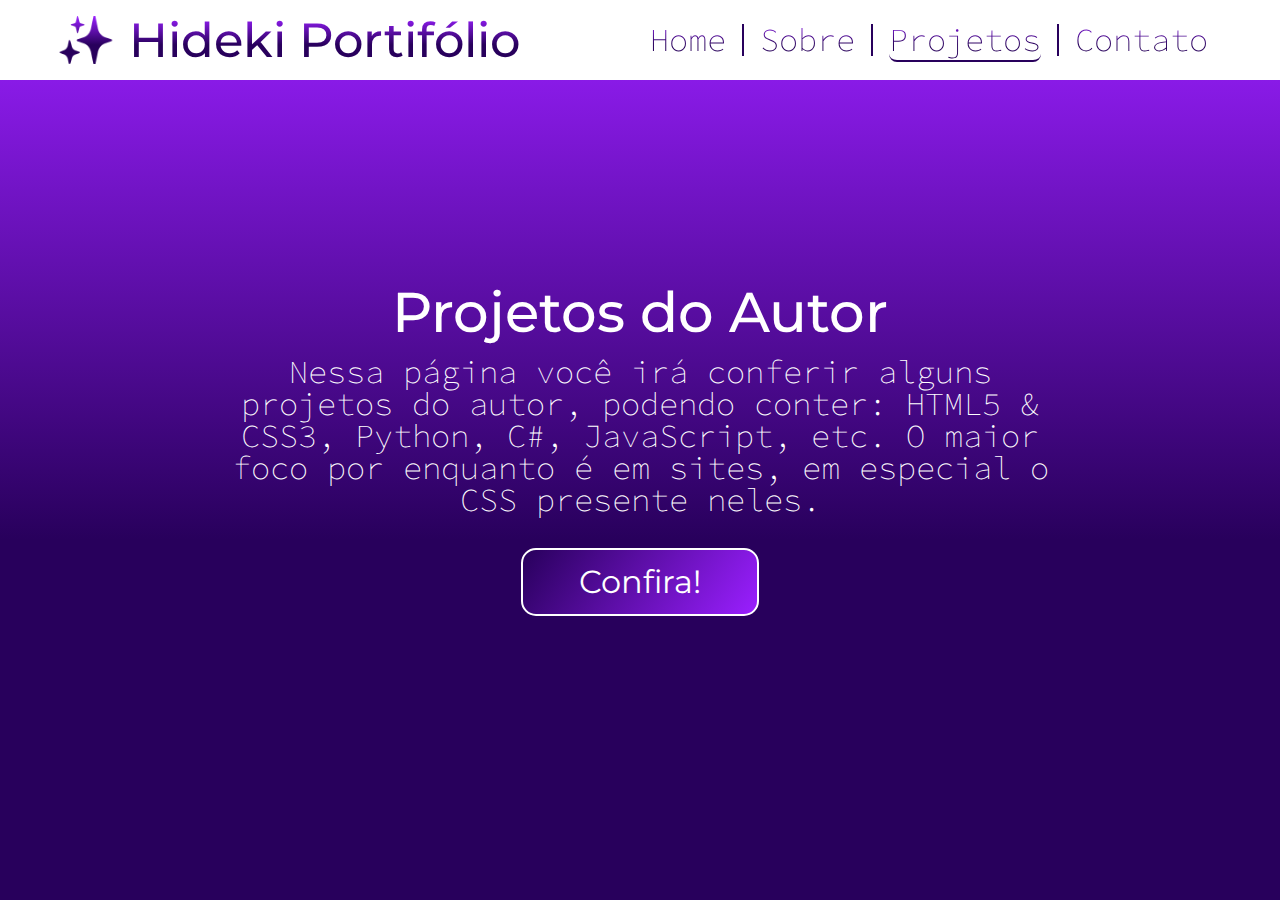
==== projetos.html @ 993f3b9e "Alteração nos botões, ajuste no footer e adição da página de projetos." ====
<html>
  <head>
    <meta charset="UTF-8">
    <meta http-equiv="X-UA-Compatible" content="IE=edge">
    <meta name="viewport" content="width=device-width, initial-scale=1.0">
    <title>Portifólio | Projetos</title>

    <!-- Ícone do Site -->
    <link rel="shortcut icon" href="assets/images/favicon.ico" type="image/x-icon">

    <!-- CSSs importantes -->
    <link rel="stylesheet" href="assets/css/essenciais/html.css">

    <!-- CSSs da página-->
    <link rel="stylesheet" href="assets/css/pages/projetos/projetos.css">
  </head>
  <body>

    <header>
        <div class="header__outsideSideNav">
            <h2 class="header__titulo texto-titulo"> &#10024; Hideki Portifólio </h2>
            <ul class="header__itens--outsideNav">
                <li class="header__item--outsideNav"><a href="index.html" class="header__link--outsideNav texto-normal">Home</a></li>
                <li class="header__item--outsideNav"><a href="#" class="header__link--outsideNav texto-normal">Sobre</a></li>
                <li class="header__item--outsideNav"><a href="#" class="header__link--outsideNav texto-normal active">Projetos</a></li>
                <li class="header__item--outsideNav"><a href="#" class="header__link--outsideNav texto-normal">Contato</a></li>
            </ul>
            <span onclick="openNav()"><img src="assets/images/Hamburger_icon.svg.png" class="header__menu-icon"></span>
        </div>

        <div class="header__sideNav" id="header-sideNav">
            <ul class="header__itens">
                <li class="header__item"><a hred="javascript:void(0)" class="closebtn" onclick="closeNav()"> &times; </a></li>
                <li class="header__item"><a href="index.html" class="header__link texto-normal">Home</a></li>
                <li class="header__item"><a href="#" class="header__link texto-normal">Sobre</a></li>
                <li class="header__item"><a href="#" class="header__link texto-normal">Projetos</a></li>
                <li class="header__item"><a href="#" class="header__link texto-normal">Contato</a></li>
            </ul>
        </div>
    </header>

    <main>
      <article class="projetos__chamada background1 centralizar-item">
          <h1 class="projetos__chamada--titulo texto-titulo">Projetos do Autor</h1>
          <h2 class="projetos__chamada--texto texto-normal"> Nessa página você irá conferir alguns projetos do autor, podendo conter: HTML5 & CSS3, Python, C#, JavaScript, etc. O maior foco por enquanto é em sites, em especial o CSS presente neles. </h2>
          <a href="#" class="botao">Confira!</a>
      </article>

      <script src="assets/javaScript/header.js"></script>
    </main>

  </body>
</html>
---- assets/css/essenciais/html.css ----
/* Fontes */
    @import url('https://fonts.googleapis.com/css2?family=Quicksand:wght@400;700&family=Source+Code+Pro:wght@200;400&display=swap');
    @import url('https://fonts.googleapis.com/css2?family=Montserrat:wght@300;500&display=swap');

    /* CSSs importantes */
    @import url('reset.css');

    /* CSSs importantes (componentes) */
    @import url('componentes/background.css');
    @import url('componentes/texto-titulo.css');
    @import url('componentes/texto-normal.css');
    @import url('componentes/header.css');
    @import url('componentes/footer/footer.css');
    @import url('componentes/botao/botao.css');
    @import url('componentes/centralizar-item.css');


@media screen and (min-width: 0) {
    :root {
        --background: -webkit-linear-gradient(#9a1fff, #28005C 60%);
        --background-segundario: -webkit-linear-gradient(#28005C 60%, #9a1fff);
        --background-complementar: rgb(255, 255, 255);

        --active: #28005C;

        /*#660569*/

        --texto-cor: var(--background-complementar);
        --texto-cor-header: var(--background);
        --texto-cor-segundaria: var(--background-complementar);

        --texto-cor-selecionado: #a3a3a3;
        --texto-cor-selecionado-segundaria: #71099e;


        --texto-titulo-font: 'Montserrat', sans-serif;

        --texto-titulo-peso-destaque: 500;
        --texto-titulo-peso-subtitulo: 300;

        --texto-titulo-tamanho: 2rem;


        --texto-normal-font: 'Source Code Pro', monospace;

        --texto-normal-peso-destaque: 400;
        --texto-normal-peso-normal: 200;

        --texto-normal-tamanho: 1.25rem;

        --botao-cor: -webkit-linear-gradient(145deg, #9a1fff, #28005C);
        --botao-cor-pressionado: -webkit-linear-gradient(145deg, #28005C, #9a1fff)

    }
}

@media screen and (min-width: 1080px) {
    :root {
        --texto-titulo-tamanho: 3.5rem;

        --texto-normal-tamanho: 2rem;
    }
}

@media screen and (min-width: 1900px) {
    :root {
        --texto-titulo-tamanho: 5rem;

        --texto-normal-tamanho: 2.5rem;
    }
}
---- assets/css/pages/projetos/projetos.css ----
@media screen and (min-width: 0){
  .projetos__chamada--texto {
      text-align: center;
      margin: .5rem 1rem 1rem 1rem;
  }
}

@media screen and (min-width: 1080px){
  .projetos__chamada--texto{
    width: 850px;
    margin-top: 1rem;
    margin-bottom: 2rem;
  }
}
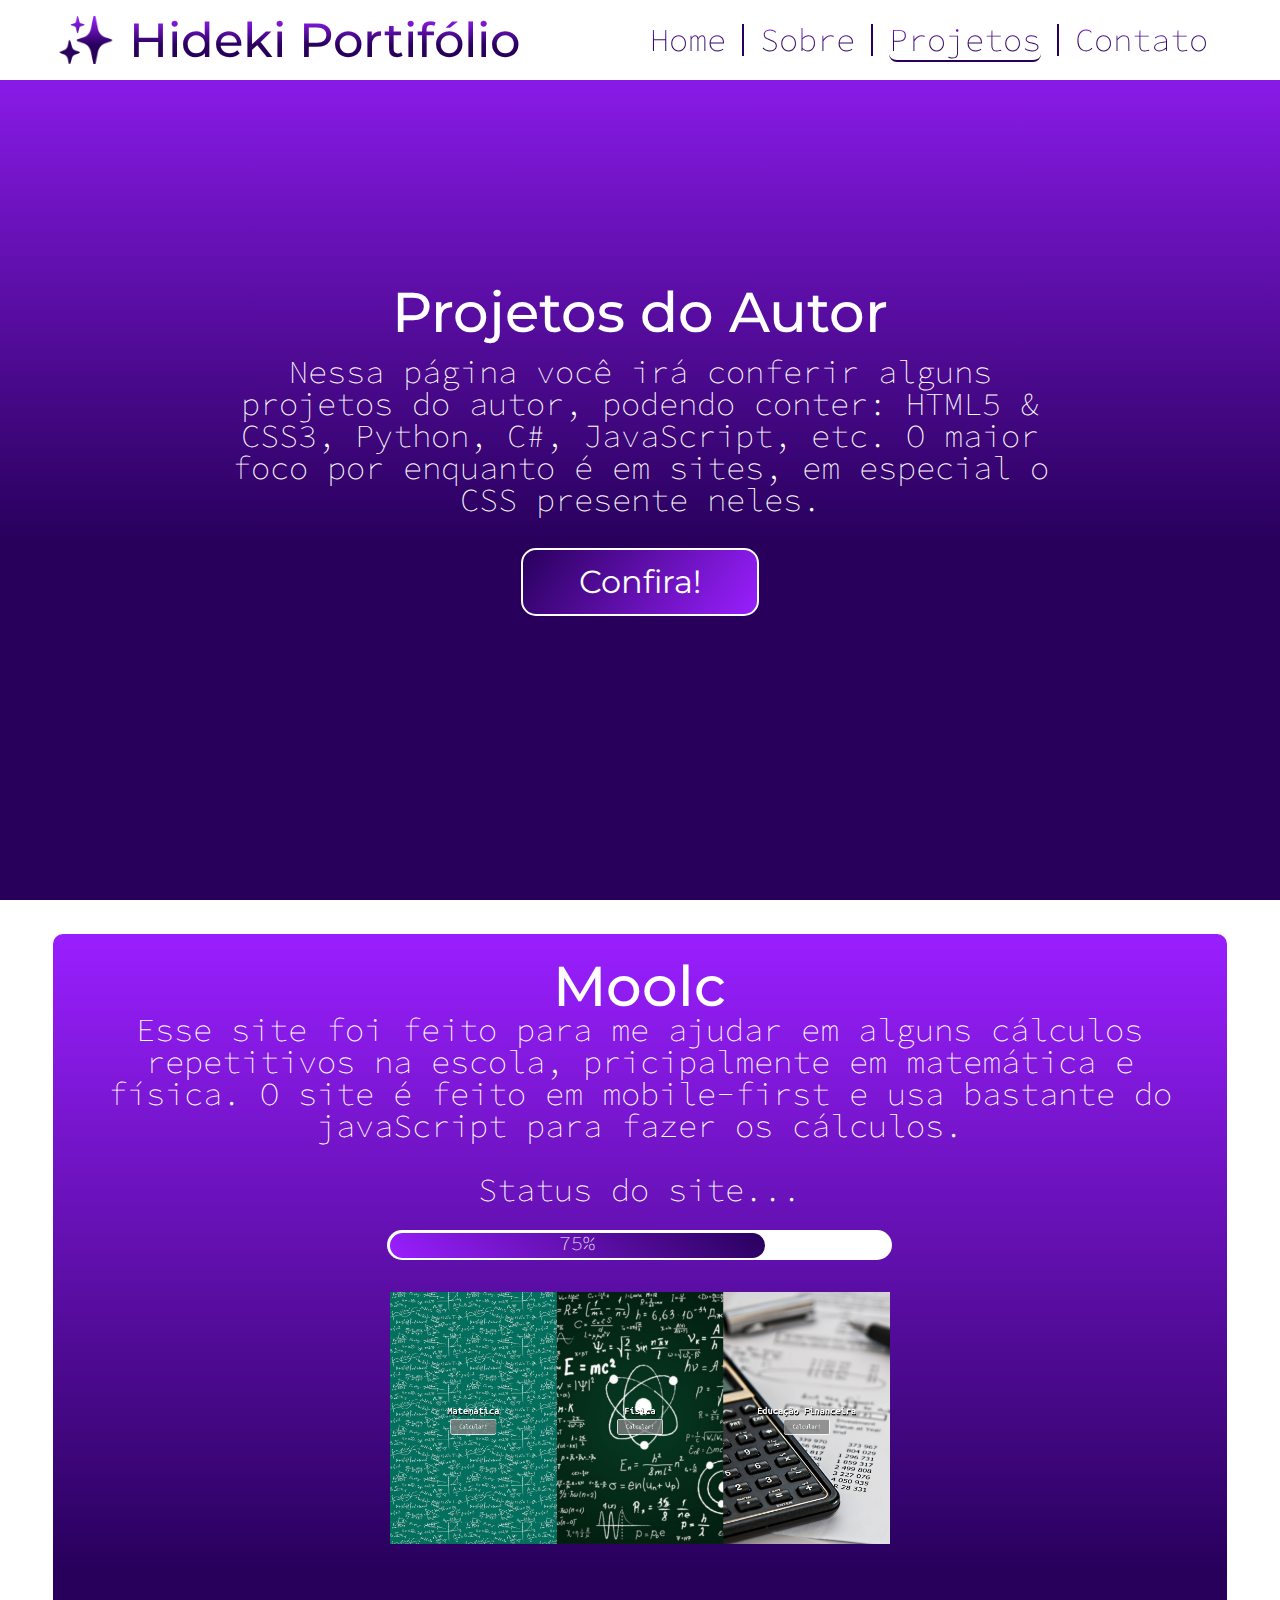
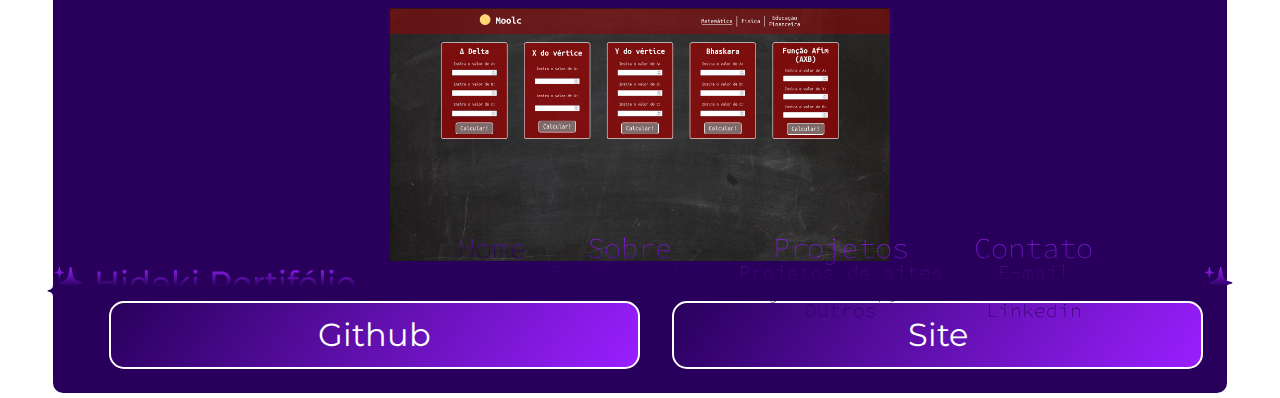
==== commit e1a466cf: "Criação do Projeto-box e adição do footer na página de projetos." ====
--- a/projetos.html
+++ b/projetos.html
@@ -1,4 +1,4 @@
-<html>
+<html lang="pt-br">
   <head>
     <meta charset="UTF-8">
     <meta http-equiv="X-UA-Compatible" content="IE=edge">
@@ -40,14 +40,73 @@
     </header>
 
     <main>
-      <article class="projetos__chamada background1 centralizar-item">
+      <section class="projetos__chamada background1 centralizar-item">
           <h1 class="projetos__chamada--titulo texto-titulo">Projetos do Autor</h1>
           <h2 class="projetos__chamada--texto texto-normal"> Nessa página você irá conferir alguns projetos do autor, podendo conter: HTML5 & CSS3, Python, C#, JavaScript, etc. O maior foco por enquanto é em sites, em especial o CSS presente neles. </h2>
           <a href="#" class="botao">Confira!</a>
-      </article>
+
+      </section>
+
+      <section class="projetos background2">
+          <article class="projeto-box bg1">
+            <h2 class="projeto__titulo texto-titulo"> Moolc </h2>
+            <div class="projeto__conteudo">
+              <div class="projeto__conteudo--textos">
+                <h3 class="projeto__conteudo--texto texto-normal">Esse site foi feito para me ajudar em alguns cálculos repetitivos na escola, pricipalmente em matemática e física. O site é feito em mobile-first e usa bastante do javaScript para fazer os cálculos.</h3>
+                <label class="projeto__conteudo--texto-barra texto-normal">Status do site...</label>
+                <div class="projeto__progressbar texto-normal"><div style="width: 75%;">75%</div></div>
+              </div>
+              <figure class="projeto__conteudo--imagens">
+                <img src="assets/images/projetos__imagem--1.png" alt="" class="projeto__conteudo--imagem">
+                <img src="assets/images/moolc-imagens2.png" alt="" class="projeto__conteudo--imagem">
+              </figure>
+            </div>
+            <div class="projeto__botoes">
+              <a href="#" class="botao projeto__botao"> Github </a>
+              <a href="#" class="botao projeto__botao"> Site </a>
+            </div>
+          </article>
+      </section>
 
       <script src="assets/javaScript/header.js"></script>
     </main>
 
+    <footer class="centralizar-item">
+      <h2 class="footer__title texto-titulo footer__texto">&#10024; Hideki Portifólio</h1>
+      <ul class="footer__lista centralizar-item">
+        <li class="footer__itens texto-normal footer__texto centralizar-item">
+          <a href="#">Home</a>
+        </li>
+
+        <li class="footer__itens texto-normal footer__texto centralizar-item">
+          <a href="#">Sobre</a>
+          <ul class="footer__nav">
+            <li class="footer__nav--itens centralizar-item"><a href="#">Sobre o autor</a></li>
+            <li class="footer__nav--itens centralizar-item"><a href="#">Certificados</a></li>
+          </ul>
+        </li>
+
+        <li class="footer__itens texto-normal footer__texto centralizar-item">
+          <a href="#">Projetos</a>
+          <ul class="footer__nav">
+            <li class="footer__nav--itens centralizar-item"><a href="#">Projetos de sites</a></li>
+            <li class="footer__nav--itens centralizar-item"><a href="#">Projetos em python</a></li>
+            <li class="footer__nav--itens centralizar-item"><a href="#">Outros</a></li>
+          </ul>
+        </li>
+
+        <li class="footer__itens texto-normal footer__texto centralizar-item">
+          <a href="#">Contato</a>
+          <ul class="footer__nav">
+            <li class="footer__nav--itens centralizar-item"><a href="#">E-mail</a></li>
+            <li class="footer__nav--itens centralizar-item"><a href="#">Twitter</a></li>
+            <li class="footer__nav--itens centralizar-item"><a href="#">Linkedin</a></li>
+          </ul>
+        </li>
+
+      </ul>
+      <h2 class="footer__title footer__texto texto-titulo">&#10024;</h2>
+    </footer>
+
   </body>
 </html>
--- a/assets/css/essenciais/html.css
+++ b/assets/css/essenciais/html.css
@@ -18,7 +18,7 @@
 @media screen and (min-width: 0) {
     :root {
         --background: -webkit-linear-gradient(#9a1fff, #28005C 60%);
-        --background-segundario: -webkit-linear-gradient(#28005C 60%, #9a1fff);
+        --background-segundario: -webkit-linear-gradient(#28005C, #9a1fff 50%, #28005C);
         --background-complementar: rgb(255, 255, 255);
 
         --active: #28005C;
@@ -31,7 +31,6 @@
 
         --texto-cor-selecionado: #a3a3a3;
         --texto-cor-selecionado-segundaria: #71099e;
-
 
         --texto-titulo-font: 'Montserrat', sans-serif;
 
@@ -49,7 +48,10 @@
         --texto-normal-tamanho: 1.25rem;
 
         --botao-cor: -webkit-linear-gradient(145deg, #9a1fff, #28005C);
-        --botao-cor-pressionado: -webkit-linear-gradient(145deg, #28005C, #9a1fff)
+        --botao-cor-pressionado: -webkit-linear-gradient(145deg, #28005C, #9a1fff);
+
+        --background-progressbar: var(--background-complementar);
+        --background-progress: -webkit-linear-gradient(45deg, #9a1fff, #28005C);
 
     }
 }
--- a/assets/css/pages/projetos/projetos.css
+++ b/assets/css/pages/projetos/projetos.css
@@ -1,4 +1,16 @@
+@import url("projeto-box.css");
+
 @media screen and (min-width: 0){
+
+  .projetos{
+    border-top: 5px solid white;
+    height: 100vh;
+
+    display: flex;
+    flex-direction: column;
+    align-items: center;
+  }
+
   .projetos__chamada--texto {
       text-align: center;
       margin: .5rem 1rem 1rem 1rem;
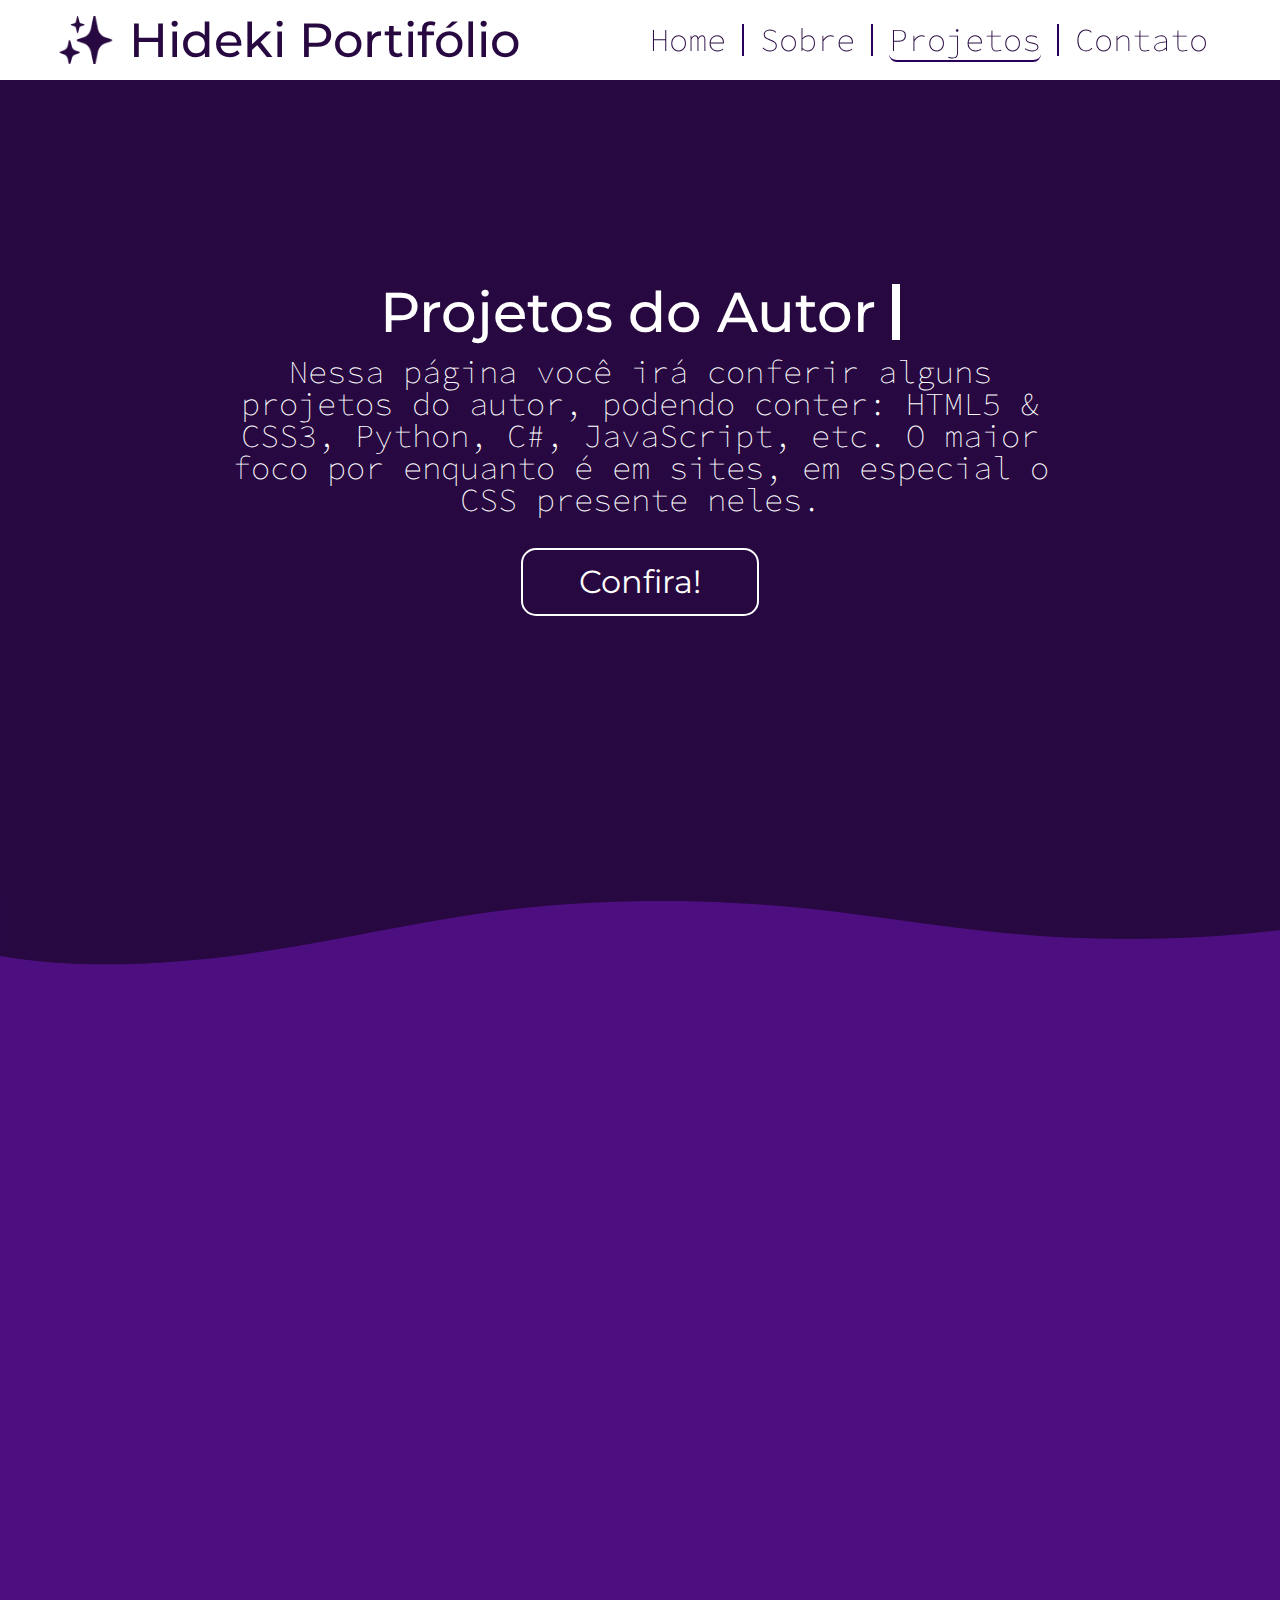
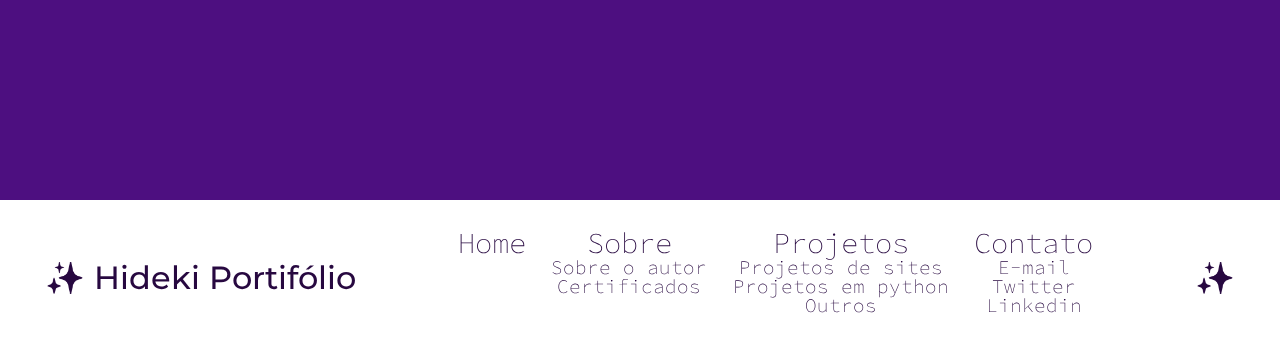
==== commit 16697b2d: "Ajuste de erros da página" ====
--- a/projetos.html
+++ b/projetos.html
@@ -21,8 +21,8 @@
             <h2 class="header__titulo texto-titulo"> &#10024; Hideki Portifólio </h2>
             <ul class="header__itens--outsideNav">
                 <li class="header__item--outsideNav"><a href="index.html" class="header__link--outsideNav texto-normal">Home</a></li>
-                <li class="header__item--outsideNav"><a href="#" class="header__link--outsideNav texto-normal">Sobre</a></li>
-                <li class="header__item--outsideNav"><a href="#" class="header__link--outsideNav texto-normal active">Projetos</a></li>
+                <li class="header__item--outsideNav"><a href="sobre.html" class="header__link--outsideNav texto-normal">Sobre</a></li>
+                <li class="header__item--outsideNav"><a href="projeto.html" class="header__link--outsideNav texto-normal active">Projetos</a></li>
                 <li class="header__item--outsideNav"><a href="#" class="header__link--outsideNav texto-normal">Contato</a></li>
             </ul>
             <span onclick="openNav()"><img src="assets/images/Hamburger_icon.svg.png" class="header__menu-icon"></span>
@@ -32,7 +32,7 @@
             <ul class="header__itens">
                 <li class="header__item"><a hred="javascript:void(0)" class="closebtn" onclick="closeNav()"> &times; </a></li>
                 <li class="header__item"><a href="index.html" class="header__link texto-normal">Home</a></li>
-                <li class="header__item"><a href="#" class="header__link texto-normal">Sobre</a></li>
+                <li class="header__item"><a href="sobre.html" class="header__link texto-normal">Sobre</a></li>
                 <li class="header__item"><a href="#" class="header__link texto-normal">Projetos</a></li>
                 <li class="header__item"><a href="#" class="header__link texto-normal">Contato</a></li>
             </ul>
@@ -40,35 +40,21 @@
     </header>
 
     <main>
-      <section class="projetos__chamada background1 centralizar-item">
-          <h1 class="projetos__chamada--titulo texto-titulo">Projetos do Autor</h1>
+      <section class="projetos__chamada background bg-color1 centralizar-item">
+          <h1 class="projetos__chamada--titulo texto-titulo introducao__titulo">Projetos do Autor</h1>
           <h2 class="projetos__chamada--texto texto-normal"> Nessa página você irá conferir alguns projetos do autor, podendo conter: HTML5 & CSS3, Python, C#, JavaScript, etc. O maior foco por enquanto é em sites, em especial o CSS presente neles. </h2>
           <a href="#" class="botao">Confira!</a>
 
       </section>
 
-      <section class="projetos background2">
-          <article class="projeto-box bg1">
-            <h2 class="projeto__titulo texto-titulo"> Moolc </h2>
-            <div class="projeto__conteudo">
-              <div class="projeto__conteudo--textos">
-                <h3 class="projeto__conteudo--texto texto-normal">Esse site foi feito para me ajudar em alguns cálculos repetitivos na escola, pricipalmente em matemática e física. O site é feito em mobile-first e usa bastante do javaScript para fazer os cálculos.</h3>
-                <label class="projeto__conteudo--texto-barra texto-normal">Status do site...</label>
-                <div class="projeto__progressbar texto-normal"><div style="width: 75%;">75%</div></div>
-              </div>
-              <figure class="projeto__conteudo--imagens">
-                <img src="assets/images/projetos__imagem--1.png" alt="" class="projeto__conteudo--imagem">
-                <img src="assets/images/moolc-imagens2.png" alt="" class="projeto__conteudo--imagem">
-              </figure>
-            </div>
-            <div class="projeto__botoes">
-              <a href="#" class="botao projeto__botao"> Github </a>
-              <a href="#" class="botao projeto__botao"> Site </a>
-            </div>
-          </article>
+      <section class="projetos background bg-color2">
+          <div class="shape-bg1">
+            <svg data-name="Layer 1" xmlns="http://www.w3.org/2000/svg" viewBox="0 0 1200 120" preserveAspectRatio="none">
+                <path d="M321.39,56.44c58-10.79,114.16-30.13,172-41.86,82.39-16.72,168.19-17.73,250.45-.39C823.78,31,906.67,72,985.66,92.83c70.05,18.48,146.53,26.09,214.34,3V0H0V27.35A600.21,600.21,0,0,0,321.39,56.44Z" class="shape-fill"></path>
+            </svg>
+          </div>
       </section>
 
-      <script src="assets/javaScript/header.js"></script>
     </main>
 
     <footer class="centralizar-item">
@@ -108,5 +94,7 @@
       <h2 class="footer__title footer__texto texto-titulo">&#10024;</h2>
     </footer>
 
+  <script src="assets/javaScript/header.js"></script>
+
   </body>
 </html>
--- a/assets/css/essenciais/html.css
+++ b/assets/css/essenciais/html.css
@@ -13,12 +13,16 @@
     @import url('componentes/footer/footer.css');
     @import url('componentes/botao/botao.css');
     @import url('componentes/centralizar-item.css');
+    @import url('componentes/introducao-titulo.css');
+    @import url('componentes/transicoes-shapes.css');
 
 
 @media screen and (min-width: 0) {
     :root {
-        --background: -webkit-linear-gradient(#9a1fff, #28005C 60%);
-        --background-segundario: -webkit-linear-gradient(#28005C, #9a1fff 50%, #28005C);
+        --background: #270840;
+        --background-segundario: #4D0F80;
+        --background-terceiro: #7417BF;
+        --background-quarto: #8B1CE6;
         --background-complementar: rgb(255, 255, 255);
 
         --active: #28005C;
@@ -27,7 +31,6 @@
 
         --texto-cor: var(--background-complementar);
         --texto-cor-header: var(--background);
-        --texto-cor-segundaria: var(--background-complementar);
 
         --texto-cor-selecionado: #a3a3a3;
         --texto-cor-selecionado-segundaria: #71099e;
@@ -47,8 +50,8 @@
 
         --texto-normal-tamanho: 1.25rem;
 
-        --botao-cor: -webkit-linear-gradient(145deg, #9a1fff, #28005C);
-        --botao-cor-pressionado: -webkit-linear-gradient(145deg, #28005C, #9a1fff);
+        --botao-cor: transparent;
+        --botao-cor-pressionado: #5123CC;
 
         --background-progressbar: var(--background-complementar);
         --background-progress: -webkit-linear-gradient(45deg, #9a1fff, #28005C);
--- a/assets/css/pages/projetos/projetos.css
+++ b/assets/css/pages/projetos/projetos.css
@@ -3,7 +3,8 @@
 @media screen and (min-width: 0){
 
   .projetos{
-    border-top: 5px solid white;
+    position: relative;
+
     height: 100vh;
 
     display: flex;
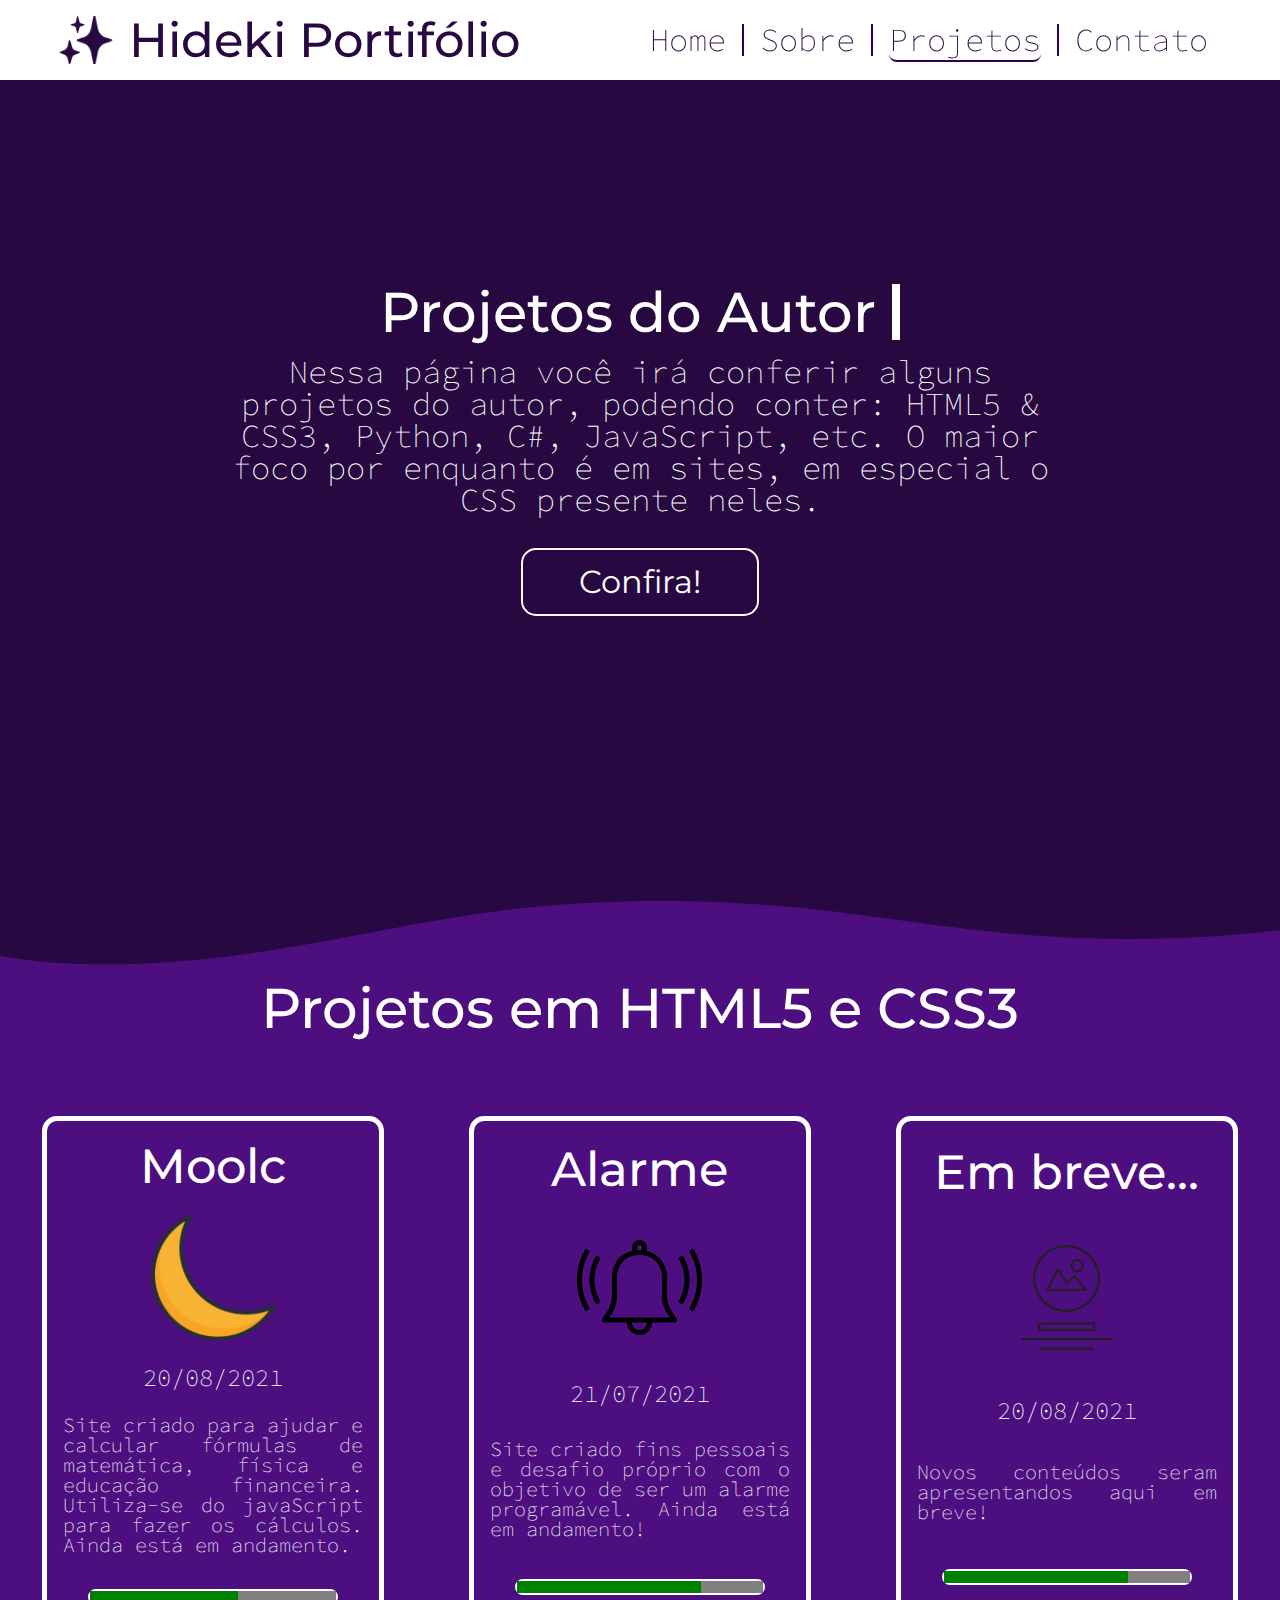
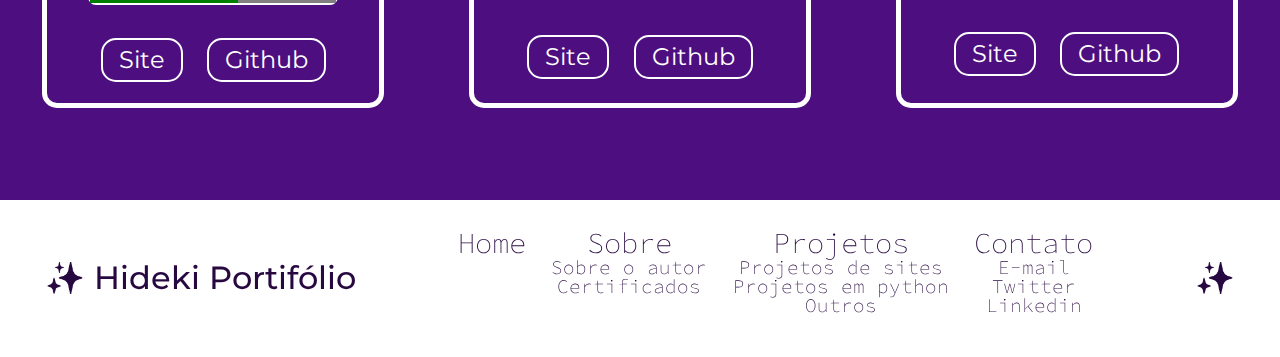
==== commit 9fffe72f: "Segunda parte da página Projetos" ====
--- a/projetos.html
+++ b/projetos.html
@@ -53,6 +53,49 @@
                 <path d="M321.39,56.44c58-10.79,114.16-30.13,172-41.86,82.39-16.72,168.19-17.73,250.45-.39C823.78,31,906.67,72,985.66,92.83c70.05,18.48,146.53,26.09,214.34,3V0H0V27.35A600.21,600.21,0,0,0,321.39,56.44Z" class="shape-fill"></path>
             </svg>
           </div>
+
+          <h2 class="projetos-htmt-titulo texto-titulo">Projetos em HTML5 e CSS3</h2>
+
+          <div class="projetos-box-grupos">
+
+            <article class="projetos-box">
+              <h2 class="projeto__nome texto-titulo">Moolc</h2>
+              <img class="projeto__imagem" src="assets/images/projetos-icons/moolc-placeholder.png">
+              <h3 class="projeto__data texto-normal">20/08/2021</h3>
+              <h4 class="projeto__descricao texto-normal">Site criado para ajudar e calcular fórmulas de matemática, física e educação financeira. Utiliza-se do javaScript para fazer os cálculos. Ainda está em andamento.</h4>
+              <progress class="projeto__status" max="100" value="60"></progress>
+              <div class="projeto__botoes">
+                <a href="#" class="projeto__botao botao"> Site </a>
+                <a href="#" class="projeto__botao botao"> Github </a>
+              </div>
+            </article>
+
+            <article class="projetos-box">
+              <h2 class="projeto__nome texto-titulo">Alarme</h2>
+              <img class="projeto__imagem" src="assets/images/projetos-icons/alarm-placeholder.png">
+              <h3 class="projeto__data texto-normal">21/07/2021</h3>
+              <h4 class="projeto__descricao texto-normal">Site criado fins pessoais e desafio próprio com o objetivo de ser um alarme programável. Ainda está em andamento!</h4>
+              <progress class="projeto__status" max="100" value="75"></progress>
+              <div class="projeto__botoes">
+                <a href="#" class="projeto__botao botao"> Site </a>
+                <a href="#" class="projeto__botao botao"> Github </a>
+              </div>
+            </article>
+
+            <article class="projetos-box">
+              <h2 class="projeto__nome texto-titulo">Em breve...</h2>
+              <img class="projeto__imagem" src="assets/images/projetos-icons/placeholder.png">
+              <h3 class="projeto__data texto-normal">20/08/2021</h3>
+              <h4 class="projeto__descricao texto-normal">Novos conteúdos seram apresentandos aqui em breve!</h4>
+              <progress class="projeto__status" max="100" value="75"></progress>
+              <div class="projeto__botoes">
+                <a href="#" class="projeto__botao botao"> Site </a>
+                <a href="#" class="projeto__botao botao"> Github </a>
+              </div>
+            </article>
+
+          </div>
+
       </section>
 
     </main>
--- a/assets/css/essenciais/html.css
+++ b/assets/css/essenciais/html.css
@@ -54,7 +54,7 @@
         --botao-cor-pressionado: #5123CC;
 
         --background-progressbar: var(--background-complementar);
-        --background-progress: -webkit-linear-gradient(45deg, #9a1fff, #28005C);
+        --background-progress: var(--botao-cor-pressionado);
 
     }
 }
--- a/assets/css/pages/projetos/projetos.css
+++ b/assets/css/pages/projetos/projetos.css
@@ -1,11 +1,16 @@
-@import url("projeto-box.css");
+@import url('projetos-box.css');
+@import url('projetos-box-tamanhos.css');
 
 @media screen and (min-width: 0){
 
+  .projetos-htmt-titulo {
+    margin-top: 5rem;
+    font-size: 2.5rem;
+    text-align: center;
+  }
+
   .projetos{
     position: relative;
-
-    height: 100vh;
 
     display: flex;
     flex-direction: column;
@@ -16,9 +21,23 @@
       text-align: center;
       margin: .5rem 1rem 1rem 1rem;
   }
+
+  .projetos-box-grupos {
+    width: 100%;
+
+    display: flex;
+    justify-content: space-around;
+    align-items: center;
+    flex-wrap: wrap;
+  }
 }
 
 @media screen and (min-width: 1080px){
+
+  .projetos-htmt-titulo {
+    font-size: 3.5rem;
+  }
+
   .projetos__chamada--texto{
     width: 850px;
     margin-top: 1rem;
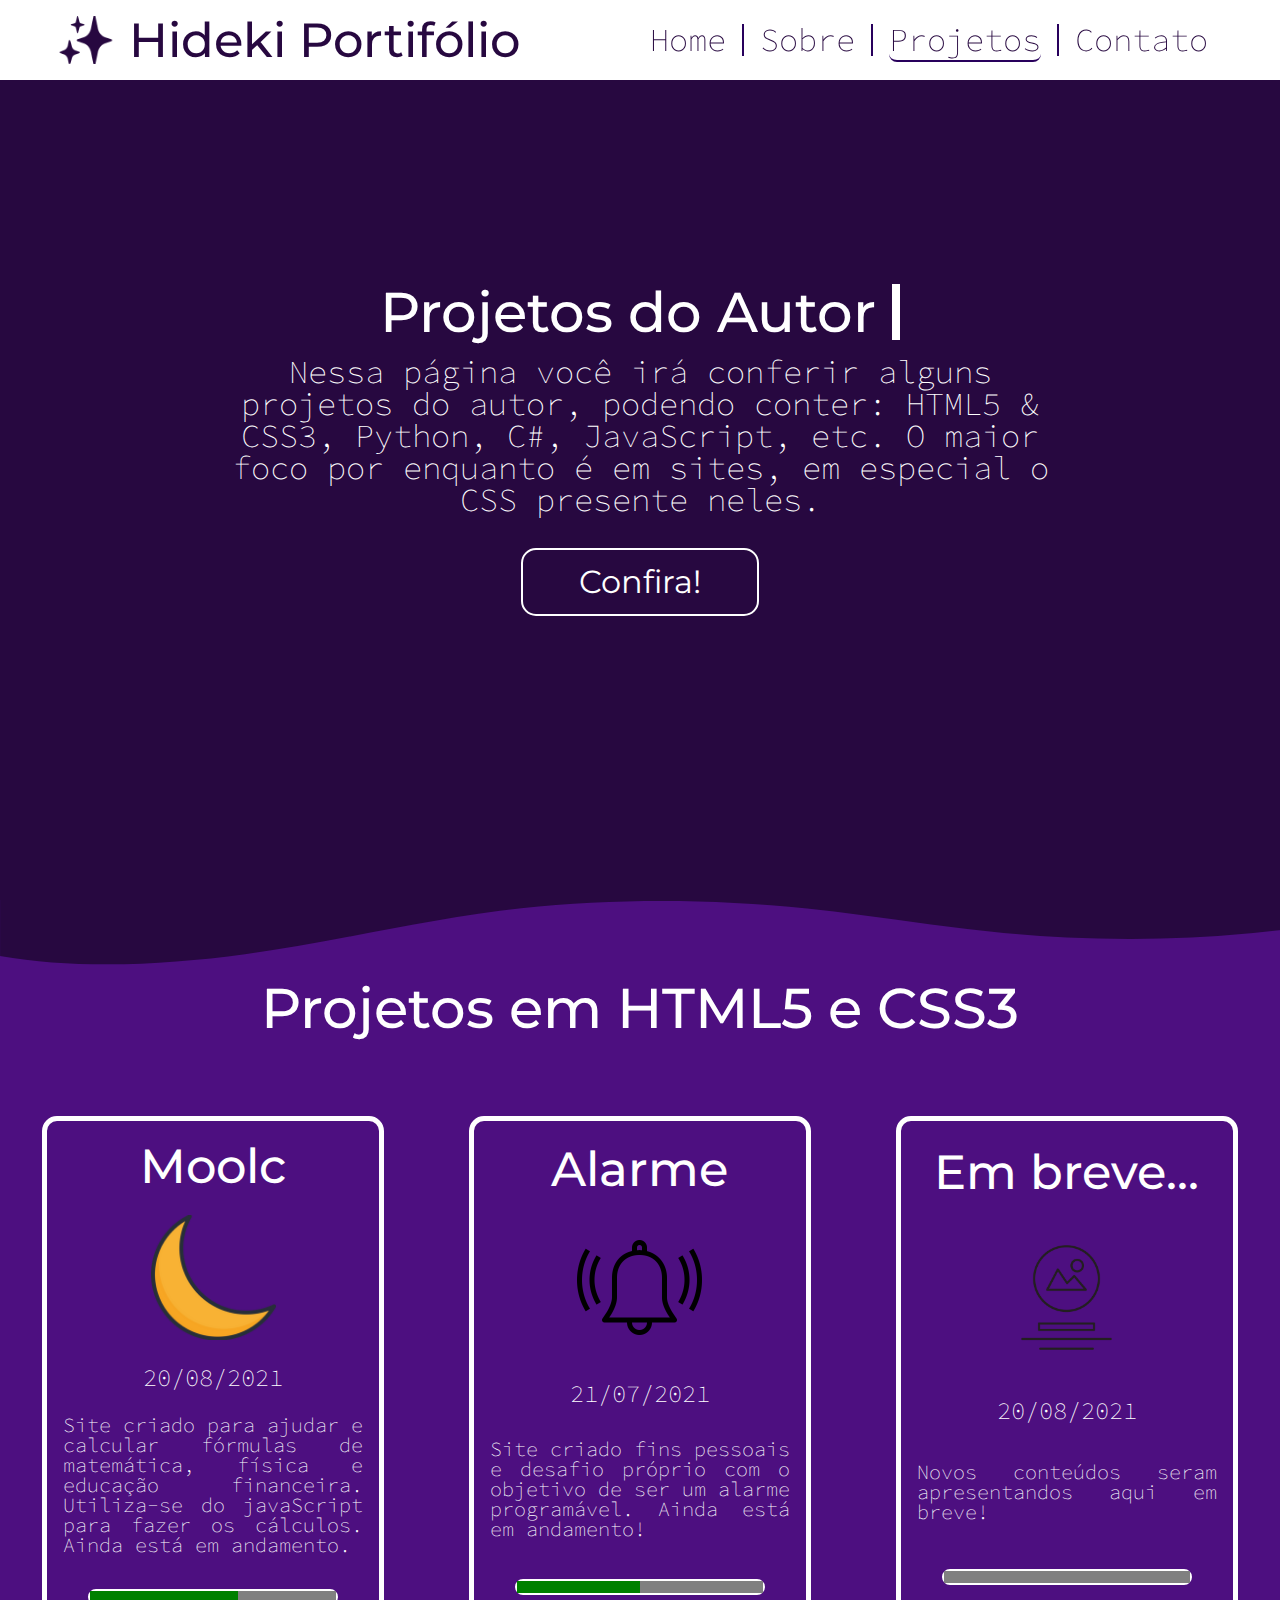
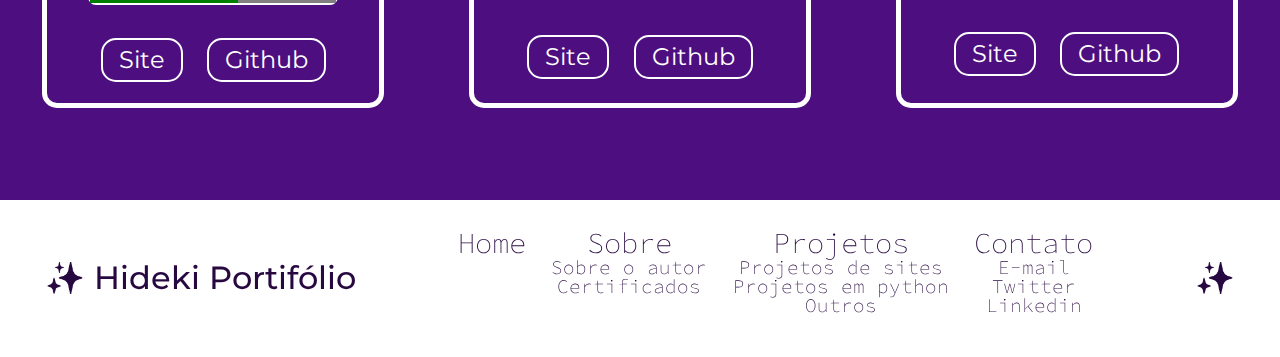
==== commit bc5a5f94: "Coisas que eu havia esquecido" ====
--- a/projetos.html
+++ b/projetos.html
@@ -65,8 +65,8 @@
               <h4 class="projeto__descricao texto-normal">Site criado para ajudar e calcular fórmulas de matemática, física e educação financeira. Utiliza-se do javaScript para fazer os cálculos. Ainda está em andamento.</h4>
               <progress class="projeto__status" max="100" value="60"></progress>
               <div class="projeto__botoes">
-                <a href="#" class="projeto__botao botao"> Site </a>
-                <a href="#" class="projeto__botao botao"> Github </a>
+                <a href="https://rickyhideki.github.io/Moolc/" class="projeto__botao botao" target="_blank"> Site </a>
+                <a href="https://github.com/RickyHideki/Moolc" class="projeto__botao botao" target="_blank"> Github </a>
               </div>
             </article>
 
@@ -75,10 +75,10 @@
               <img class="projeto__imagem" src="assets/images/projetos-icons/alarm-placeholder.png">
               <h3 class="projeto__data texto-normal">21/07/2021</h3>
               <h4 class="projeto__descricao texto-normal">Site criado fins pessoais e desafio próprio com o objetivo de ser um alarme programável. Ainda está em andamento!</h4>
-              <progress class="projeto__status" max="100" value="75"></progress>
+              <progress class="projeto__status" max="100" value="50"></progress>
               <div class="projeto__botoes">
-                <a href="#" class="projeto__botao botao"> Site </a>
-                <a href="#" class="projeto__botao botao"> Github </a>
+                <a href="https://rickyhideki.github.io/Alarme/" class="projeto__botao botao" target="_blank"> Site </a>
+                <a href="https://github.com/RickyHideki/Alarme" class="projeto__botao botao" target="_blank"> Github </a>
               </div>
             </article>
 
@@ -87,7 +87,7 @@
               <img class="projeto__imagem" src="assets/images/projetos-icons/placeholder.png">
               <h3 class="projeto__data texto-normal">20/08/2021</h3>
               <h4 class="projeto__descricao texto-normal">Novos conteúdos seram apresentandos aqui em breve!</h4>
-              <progress class="projeto__status" max="100" value="75"></progress>
+              <progress class="projeto__status" max="100" value="0"></progress>
               <div class="projeto__botoes">
                 <a href="#" class="projeto__botao botao"> Site </a>
                 <a href="#" class="projeto__botao botao"> Github </a>
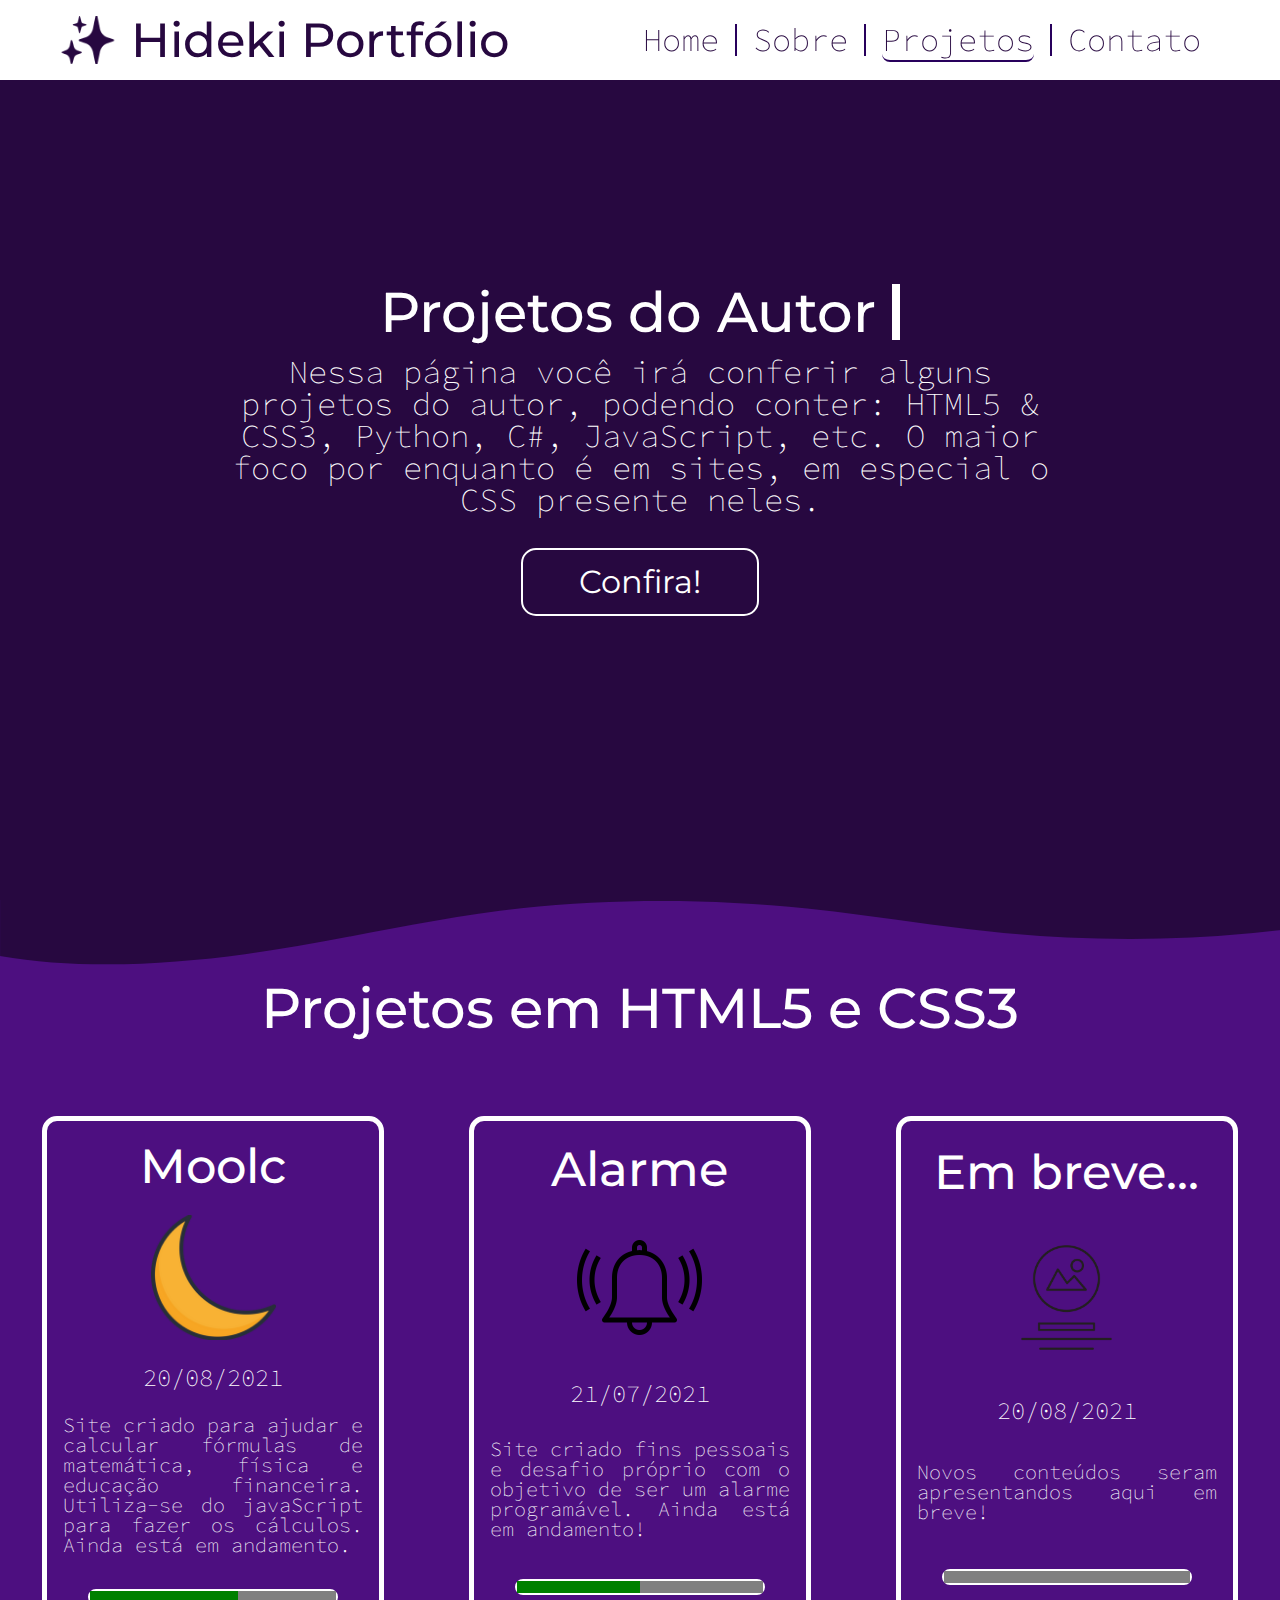
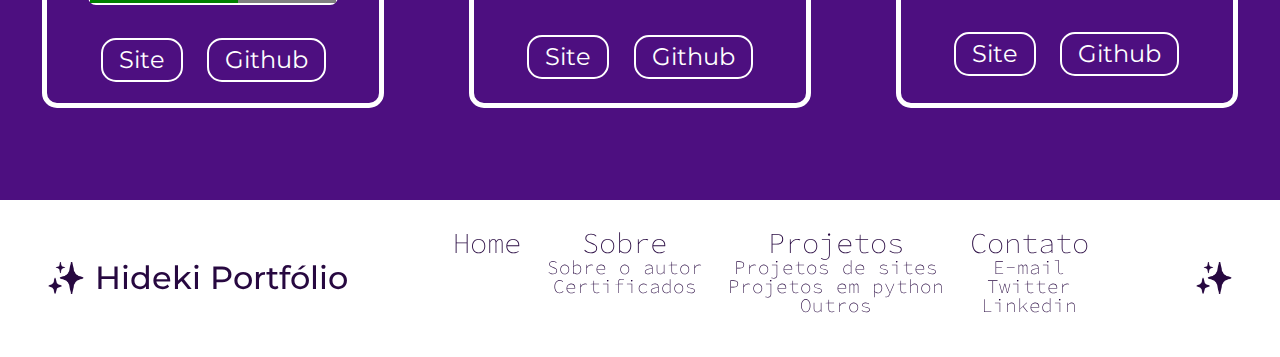
==== commit d48e8e77: "Ajustes finais" ====
--- a/projetos.html
+++ b/projetos.html
@@ -18,12 +18,12 @@
 
     <header>
         <div class="header__outsideSideNav">
-            <h2 class="header__titulo texto-titulo"> &#10024; Hideki Portifólio </h2>
+            <h2 class="header__titulo texto-titulo"> &#10024; Hideki Portfólio </h2>
             <ul class="header__itens--outsideNav">
                 <li class="header__item--outsideNav"><a href="index.html" class="header__link--outsideNav texto-normal">Home</a></li>
                 <li class="header__item--outsideNav"><a href="sobre.html" class="header__link--outsideNav texto-normal">Sobre</a></li>
-                <li class="header__item--outsideNav"><a href="projeto.html" class="header__link--outsideNav texto-normal active">Projetos</a></li>
-                <li class="header__item--outsideNav"><a href="#" class="header__link--outsideNav texto-normal">Contato</a></li>
+                <li class="header__item--outsideNav"><a href="#" class="header__link--outsideNav texto-normal active">Projetos</a></li>
+                <li class="header__item--outsideNav"><a onclick="abrirModal()" class="header__link--outsideNav contato__botao texto-normal">Contato</a></li>
             </ul>
             <span onclick="openNav()"><img src="assets/images/Hamburger_icon.svg.png" class="header__menu-icon"></span>
         </div>
@@ -34,7 +34,7 @@
                 <li class="header__item"><a href="index.html" class="header__link texto-normal">Home</a></li>
                 <li class="header__item"><a href="sobre.html" class="header__link texto-normal">Sobre</a></li>
                 <li class="header__item"><a href="#" class="header__link texto-normal">Projetos</a></li>
-                <li class="header__item"><a href="#" class="header__link texto-normal">Contato</a></li>
+                <li class="header__item"><a onclick="abrirModal()" class="header__link texto-normal">Contato</a></li>
             </ul>
         </div>
     </header>
@@ -98,10 +98,39 @@
 
       </section>
 
+      <section class="contato-ModalBox" id="contato">
+        <article class="contato-conteudo">
+          <header class="contato-header">
+              <div class="contato-header__textos">
+                <h3 class="contato-fechar" onclick="fecharModal()">&times;</span>
+                <h2 class="contato-titulo texto-titulo">Formas de contato</h2>
+                <h3 class="contato-subtitulo texto-normal">Veja a seguir a formas de contatar o autor</h3>
+              </div>
+          </header>
+
+          <main class="contato-main">
+              <div class="contato-conteudo__geral">
+                  <img src="assets/images/contato-icons/email-icon.png" alt="Ícone de carta que representa o email" class="contato-conteudo__icon">
+                  <h3 class="contato-conteudo__texto texto-normal">*********@gmail.com</h3>
+              </div>
+
+              <div class="contato-conteudo__geral">
+                <img src="assets/images/contato-icons/twitter-logo.png" alt="" class="contato-conteudo__icon">
+                <h3 class="contato-conteudo__texto texto-normal">@*********</h3>
+              </div>
+
+              <div class="contato-conteudo__geral">
+                <img src="assets/images/contato-icons/linkedin-logo.png" alt="" class="contato-conteudo__icon">
+                <h3 class="contato-conteudo__texto texto-normal">************</h3>
+              </div>
+          </main>
+        </article>
+      </section>
+
     </main>
 
     <footer class="centralizar-item">
-      <h2 class="footer__title texto-titulo footer__texto">&#10024; Hideki Portifólio</h1>
+      <h2 class="footer__title texto-titulo footer__texto">&#10024; Hideki Portfólio</h1>
       <ul class="footer__lista centralizar-item">
         <li class="footer__itens texto-normal footer__texto centralizar-item">
           <a href="#">Home</a>
@@ -125,9 +154,9 @@
         </li>
 
         <li class="footer__itens texto-normal footer__texto centralizar-item">
-          <a href="#">Contato</a>
+          <a onclick="abrirModal()" class="contato__botao">Contato</a>
           <ul class="footer__nav">
-            <li class="footer__nav--itens centralizar-item"><a href="#">E-mail</a></li>
+            <li class="footer__nav--itens centralizar-item"><a onclick="abrirModal()"  class="contato__botao">E-mail</a></li>
             <li class="footer__nav--itens centralizar-item"><a href="#">Twitter</a></li>
             <li class="footer__nav--itens centralizar-item"><a href="#">Linkedin</a></li>
           </ul>
@@ -138,6 +167,7 @@
     </footer>
 
   <script src="assets/javaScript/header.js"></script>
+  <script src="assets/javaScript/contato.js" type="text/javascript"> </script>
 
   </body>
 </html>
--- a/assets/css/essenciais/html.css
+++ b/assets/css/essenciais/html.css
@@ -15,6 +15,10 @@
     @import url('componentes/centralizar-item.css');
     @import url('componentes/introducao-titulo.css');
     @import url('componentes/transicoes-shapes.css');
+
+    /* Modalbox contato */
+    @import url('componentes/contato/contato-style.css');
+    @import url('componentes/contato/contato-modalBox.css');
 
 
 @media screen and (min-width: 0) {
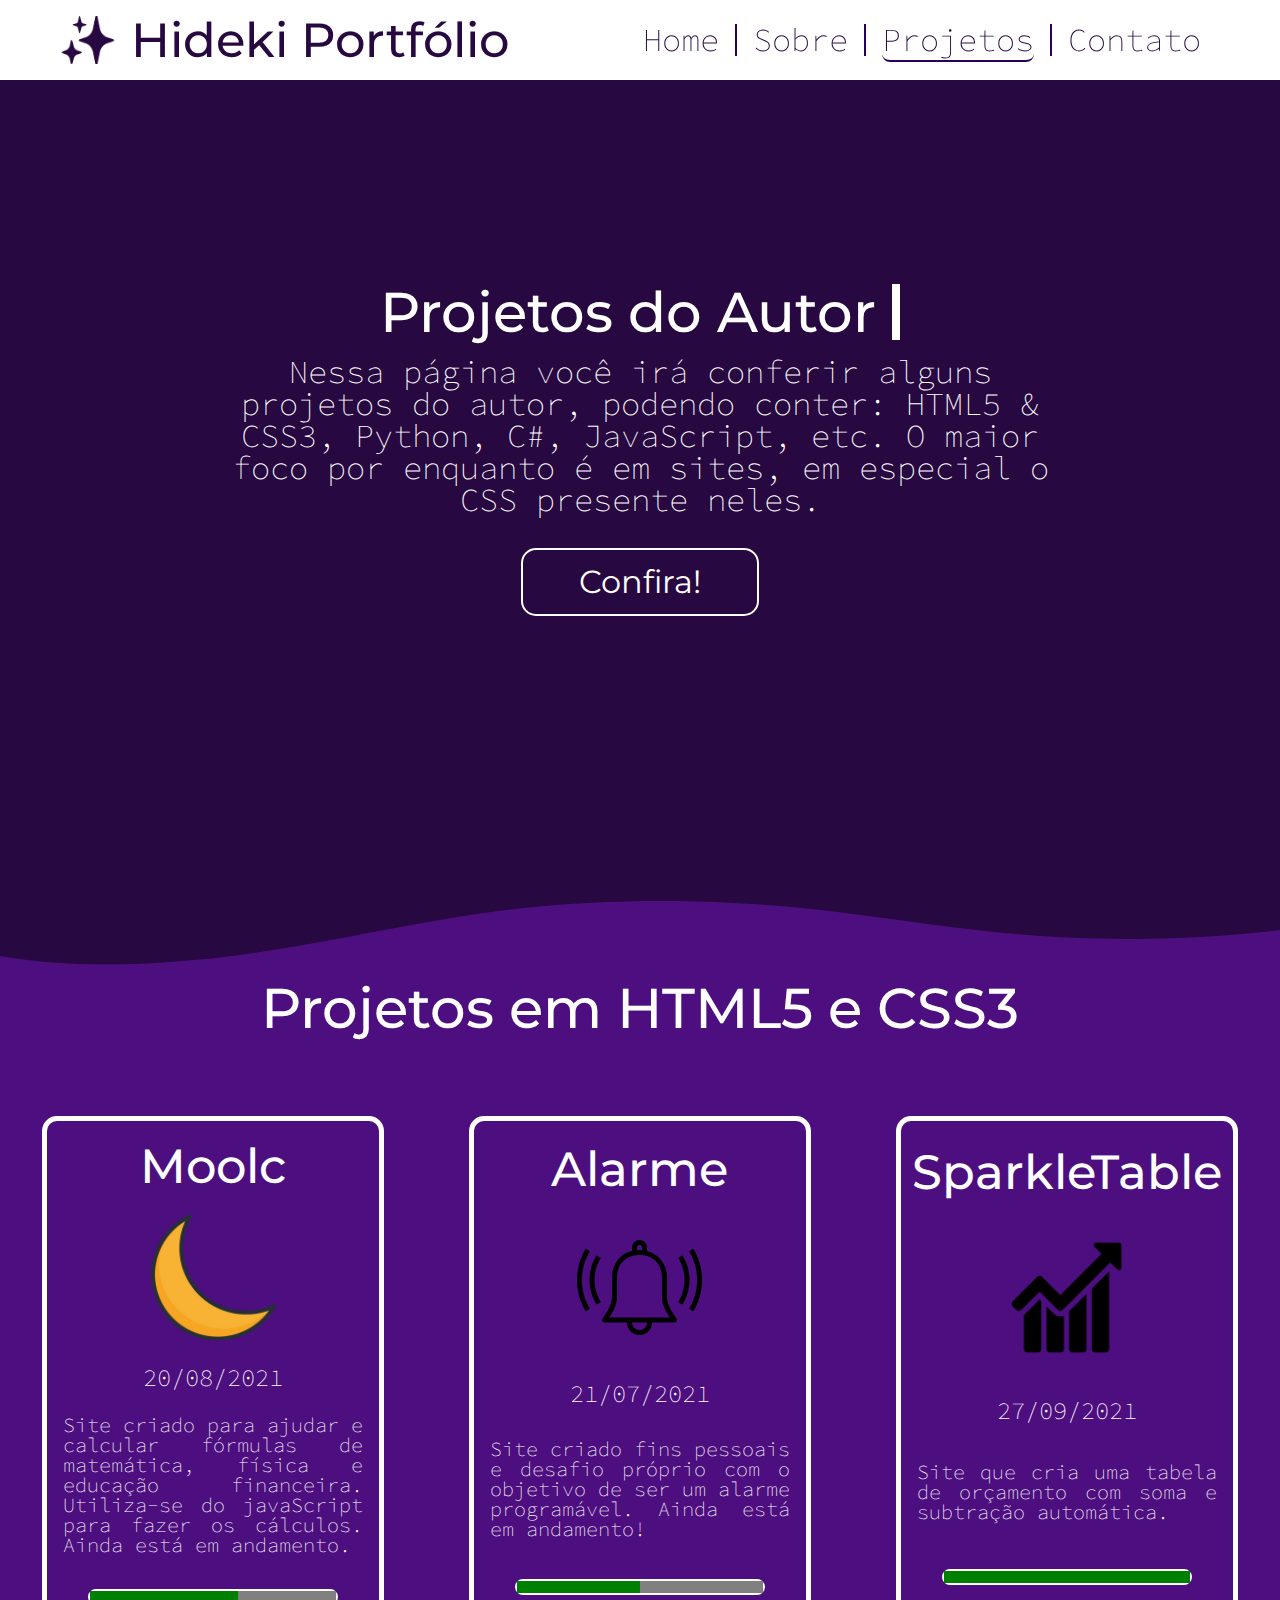
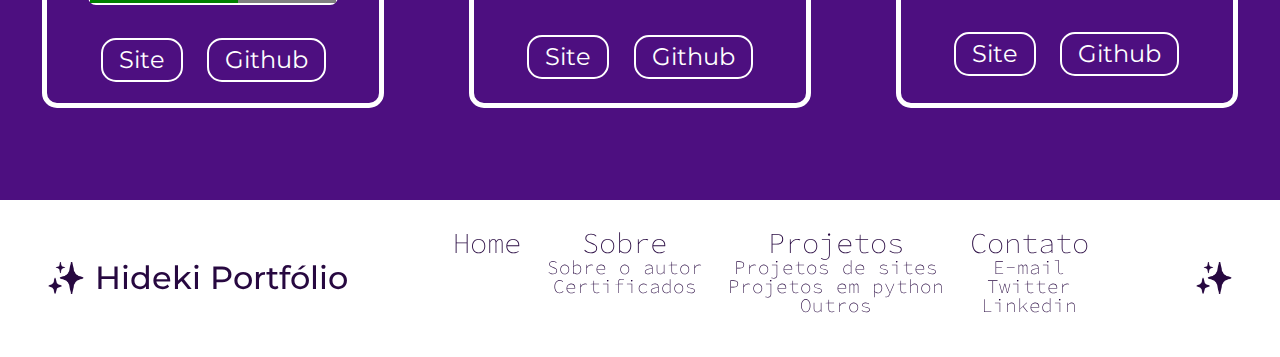
==== commit 59e6395a: "Adição de um novo certificado e projeto." ====
--- a/projetos.html
+++ b/projetos.html
@@ -83,14 +83,14 @@
             </article>
 
             <article class="projetos-box">
-              <h2 class="projeto__nome texto-titulo">Em breve...</h2>
-              <img class="projeto__imagem" src="assets/images/projetos-icons/placeholder.png">
-              <h3 class="projeto__data texto-normal">20/08/2021</h3>
-              <h4 class="projeto__descricao texto-normal">Novos conteúdos seram apresentandos aqui em breve!</h4>
-              <progress class="projeto__status" max="100" value="0"></progress>
+              <h2 class="projeto__nome texto-titulo">SparkleTable</h2>
+              <img class="projeto__imagem" src="assets/images/projetos-icons/sparkle.png">
+              <h3 class="projeto__data texto-normal">27/09/2021</h3>
+              <h4 class="projeto__descricao texto-normal">Site que cria uma tabela de orçamento com soma e subtração automática.</h4>
+              <progress class="projeto__status" max="100" value="100"></progress>
               <div class="projeto__botoes">
-                <a href="#" class="projeto__botao botao"> Site </a>
-                <a href="#" class="projeto__botao botao"> Github </a>
+                <a href="https://rickyhideki.github.io/SparkleTable/" class="projeto__botao botao"> Site </a>
+                <a href="https://github.com/RickyHideki/SparkleTable" class="projeto__botao botao"> Github </a>
               </div>
             </article>
 
